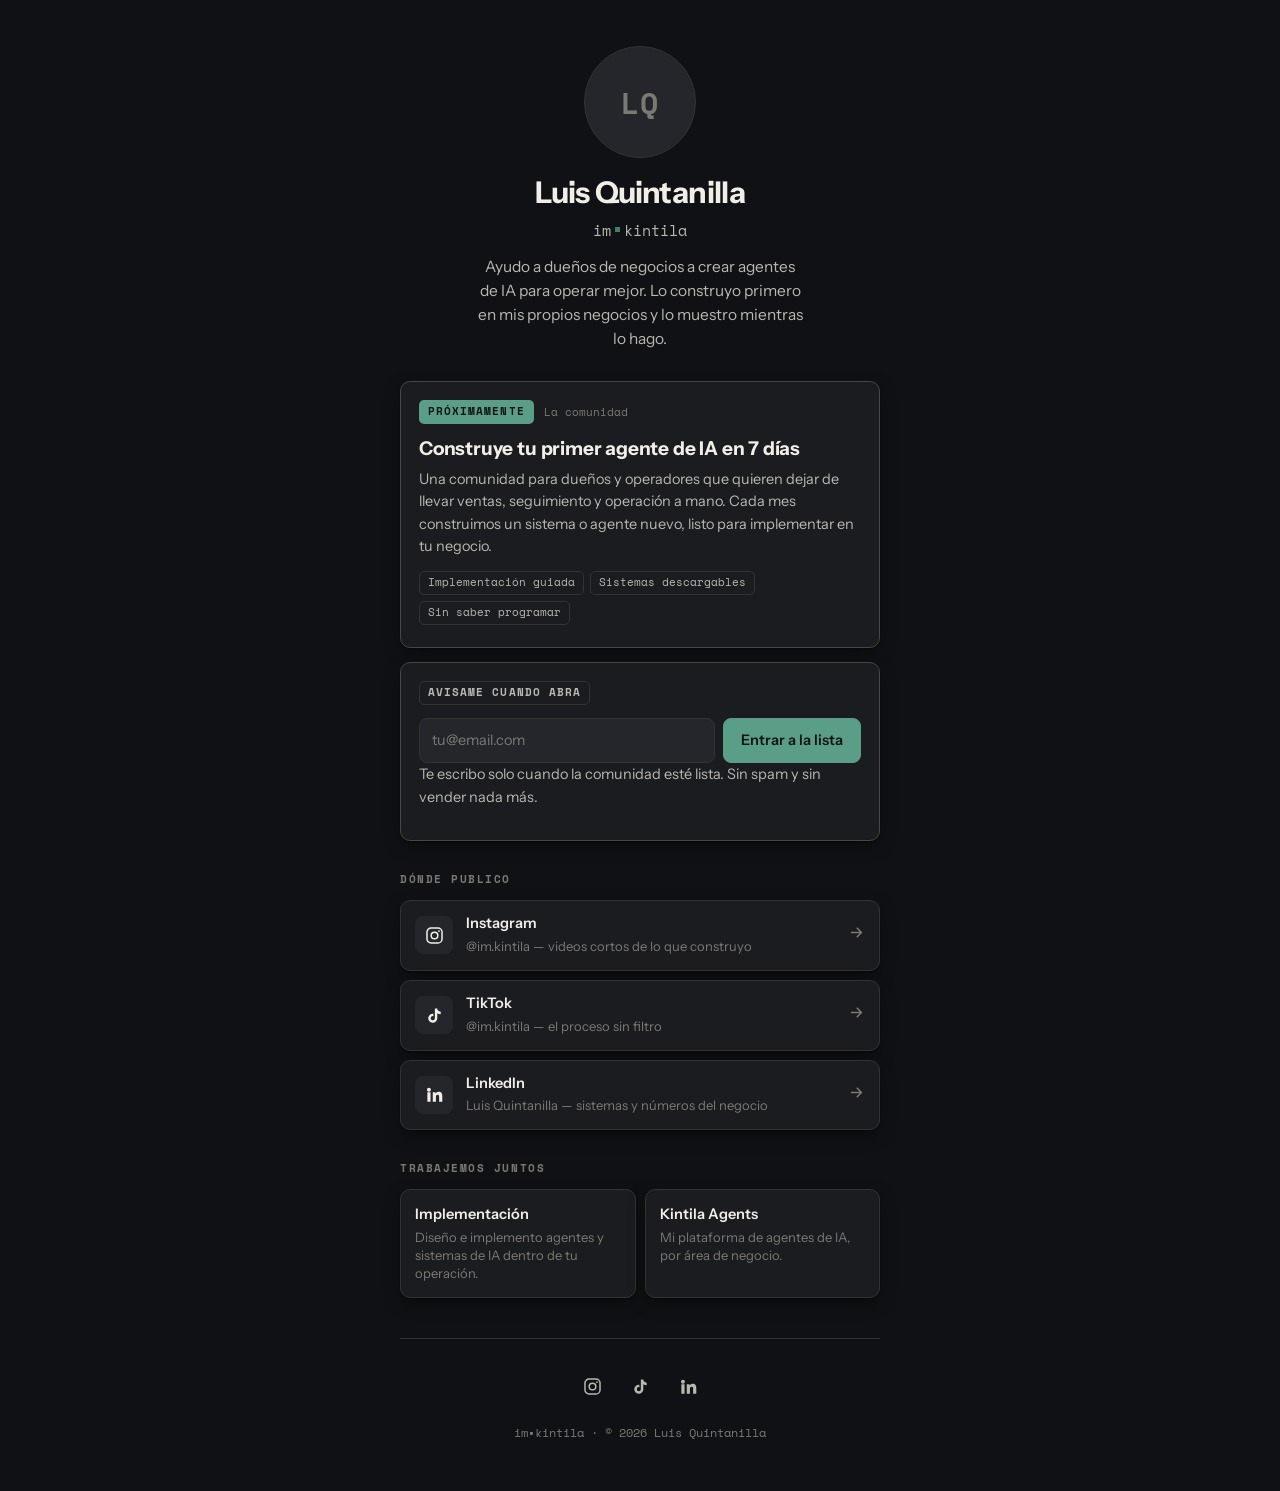
==== index.html @ 481dd41c "feat: publicar link hub imkintila" ====
<!doctype html>
<html lang="es" data-theme="dark">
<head>
<meta charset="utf-8">
<meta name="viewport" content="width=device-width, initial-scale=1">
<title>Luis Quintanilla — im▪kintila</title>
<meta name="description" content="Ayudo a dueños de negocios a crear agentes de IA para operar mejor. Lo construyo en mis propios negocios y lo muestro mientras lo hago.">
<link rel="canonical" href="https://imkintila.com/">
<meta name="theme-color" content="#101114">

<meta property="og:type" content="profile">
<meta property="og:title" content="Luis Quintanilla — im▪kintila">
<meta property="og:description" content="Ayudo a dueños de negocios a crear agentes de IA para operar mejor.">
<meta property="og:url" content="https://imkintila.com/">
<meta property="og:image" content="https://imkintila.com/og.png">
<meta property="og:locale" content="es_ES">
<meta name="twitter:card" content="summary_large_image">
<meta name="twitter:image" content="https://imkintila.com/og.png">

<link rel="icon" href="favicon.svg" type="image/svg+xml">
<link rel="apple-touch-icon" href="favicon.svg">
<link rel="preconnect" href="https://fonts.googleapis.com">
<link rel="preconnect" href="https://fonts.gstatic.com" crossorigin>
<link href="https://fonts.googleapis.com/css2?family=Instrument+Sans:wght@400;500;600;700&family=Space+Mono:wght@400;700&display=swap" rel="stylesheet">

<style>
/* ============================================================
   Kintila Agents — brandbook v1
   papel #F0EEE6 · carbón #141414 · acento #3F7D6C
   Regla: 90% neutro / 10% acento. El acento marca una cosa
   a la vez, nunca dos compitiendo.

   Tema: SIEMPRE oscuro (carbón). Se fija con data-theme="dark"
   en el <html>. Los tokens de papel quedan en el archivo por si
   algún día se quiere un conmutador, pero nadie los ve hoy: el
   tema no sigue la preferencia del sistema.
   ============================================================ */
:root{
  --bg:#eeece3; --surface:#fdfcf8; --raise:#e6e4da;
  --border:#e2e0d6; --border-lit:#c4c2b7;
  --fg:#141414; --muted:#4a4a45; --dim:#8a8880;
  --accent:#3f7d6c; --accent-2:#2f6152; --accent-fg:#f0eee6;
  --shadow:0 1px 2px rgba(20,20,20,.04),0 4px 12px -2px rgba(20,20,20,.06);
  --shadow-lg:0 2px 4px rgba(20,20,20,.04),0 12px 32px -8px rgba(20,20,20,.12);
  --radius:10px;
}
@media (prefers-color-scheme: dark){:root:not([data-theme="light"]){
  --bg:#101114; --surface:#1b1c20; --raise:#24262b;
  --border:#333; --border-lit:#464646;
  --fg:#f0eee6; --muted:#b8b8b0; --dim:#7a7a73;
  --accent:#5a9e88; --accent-2:#8fafa5; --accent-fg:#141414;
  --shadow:0 1px 2px rgba(0,0,0,.4),0 6px 20px -4px rgba(0,0,0,.45);
  --shadow-lg:0 2px 6px rgba(0,0,0,.45),0 16px 40px -8px rgba(0,0,0,.6);
}}
:root[data-theme="dark"]{
  --bg:#101114; --surface:#1b1c20; --raise:#24262b;
  --border:#333; --border-lit:#464646;
  --fg:#f0eee6; --muted:#b8b8b0; --dim:#7a7a73;
  --accent:#5a9e88; --accent-2:#8fafa5; --accent-fg:#141414;
  --shadow:0 1px 2px rgba(0,0,0,.4),0 6px 20px -4px rgba(0,0,0,.45);
  --shadow-lg:0 2px 6px rgba(0,0,0,.45),0 16px 40px -8px rgba(0,0,0,.6);
}

*,*::before,*::after{box-sizing:border-box}
html{-webkit-text-size-adjust:100%}
body{
  margin:0;background:var(--bg);color:var(--fg);
  font-family:"Instrument Sans",ui-sans-serif,system-ui,-apple-system,sans-serif;
  font-size:16px;line-height:1.5;
  -webkit-font-smoothing:antialiased;text-rendering:optimizeLegibility;
}
a{color:inherit;text-decoration:none}
.mono{font-family:"Space Mono",ui-monospace,monospace}

.wrap{max-width:520px;margin:0 auto;padding:0 20px 48px}

/* ---- firma gráfica: el cuadradito de acento ---- */
.sq{width:.35em;height:.35em;background:#3F7D6C;display:inline-block;flex:none}

/* ---------- header ---------- */
header{text-align:center;padding:46px 0 30px}
.avatar{
  width:112px;height:112px;border-radius:50%;margin:0 auto 18px;
  background:var(--raise);border:1px solid var(--border);
  display:flex;align-items:center;justify-content:center;overflow:hidden;
  position:relative;
}
.avatar::after{
  content:"";position:absolute;inset:0;border-radius:50%;
  border:2px solid var(--accent);opacity:.5;margin:-3px;
}
.avatar img{width:100%;height:100%;object-fit:cover;display:block}
.avatar .monogram{font-family:"Space Mono",monospace;font-size:30px;font-weight:700;color:var(--dim);letter-spacing:.02em}
h1{font-size:30px;line-height:1.15;font-weight:700;letter-spacing:-.02em;margin:0 0 7px}
.wordmark{
  display:inline-flex;align-items:center;gap:.28em;
  font-family:"Space Mono",monospace;font-size:15px;color:var(--muted);
  margin-bottom:14px;
}
.tagline{margin:0 auto;max-width:34ch;color:var(--muted);font-size:15.5px;line-height:1.55;text-wrap:pretty}

/* ---------- tarjetas ---------- */
.card{
  display:block;background:var(--surface);border:1px solid var(--border);
  border-radius:var(--radius);box-shadow:var(--shadow);
  transition:border-color .16s ease,box-shadow .16s ease,transform .16s ease;
}
a.card:hover,a.card:focus-visible{border-color:var(--border-lit);box-shadow:var(--shadow-lg);transform:translateY(-1px)}
a.card:focus-visible{outline:2px solid var(--accent);outline-offset:2px}
.feature{margin-bottom:14px;padding:18px;border-color:var(--border-lit)}
.feature-top{display:flex;align-items:center;gap:10px;margin-bottom:13px;flex-wrap:wrap}
.badge{
  font-family:"Space Mono",monospace;font-size:10.5px;font-weight:700;
  text-transform:uppercase;letter-spacing:.1em;
  color:var(--accent-fg);background:var(--accent);
  padding:4px 9px;border-radius:5px;
}
.badge-quiet{background:transparent;color:var(--muted);border:1px solid var(--border);padding:3px 8px}
.feature h2{margin:0 0 7px;font-size:19px;line-height:1.25;font-weight:700;letter-spacing:-.01em}
.feature p{margin:0 0 14px;color:var(--muted);font-size:14.5px;line-height:1.55;text-wrap:pretty}
.chips{display:flex;flex-wrap:wrap;gap:6px;margin-bottom:4px}
.chip{
  font-family:"Space Mono",monospace;font-size:10.5px;color:var(--muted);
  border:1px solid var(--border);border-radius:5px;padding:3px 8px;
}
section{margin-top:30px}
.label{
  font-family:"Space Mono",monospace;font-size:11px;font-weight:700;
  text-transform:uppercase;letter-spacing:.14em;color:var(--dim);
  margin-bottom:12px;
}

/* lista de redes */
.rows{display:flex;flex-direction:column;gap:9px}
.row{display:flex;align-items:center;gap:13px;padding:13px 14px}
.icon{
  width:38px;height:38px;flex:none;border-radius:8px;
  background:var(--raise);color:var(--fg);
  display:flex;align-items:center;justify-content:center;
}
.icon svg{width:19px;height:19px;display:block}
.row-body{flex:1;min-width:0}
.row-body b{display:block;font-size:14.5px;font-weight:600;line-height:1.3}
.row-body span{font-size:13px;color:var(--dim)}
.arrow{flex:none;color:var(--dim);transition:color .16s ease,transform .16s ease}
a.card:hover .arrow{color:var(--accent);transform:translateX(2px)}

/* dos columnas */
.grid2{display:grid;grid-template-columns:1fr 1fr;gap:9px}
.tile{padding:15px 14px}
.tile b{display:block;font-size:14.5px;font-weight:600;margin-bottom:4px;line-height:1.3}
.tile span{font-size:13px;color:var(--dim);line-height:1.4;display:block}

/* ---------- formulario de lista de espera ---------- */
form{display:flex;gap:8px;flex-wrap:wrap}
input[type=email]{
  flex:1;min-width:190px;font:inherit;font-size:14.5px;color:var(--fg);
  background:var(--raise);border:1px solid var(--border);border-radius:8px;
  padding:11px 12px;
}
input[type=email]::placeholder{color:var(--dim)}
input[type=email]:focus{outline:none;border-color:var(--accent);box-shadow:0 0 0 3px var(--ring, rgba(63,125,108,.28))}
button{
  font:inherit;font-size:14.5px;font-weight:600;cursor:pointer;
  color:var(--accent-fg);background:var(--accent);
  border:1px solid var(--accent);border-radius:8px;padding:11px 17px;
  transition:background .16s ease,border-color .16s ease;
}
button:hover{background:var(--accent-2);border-color:var(--accent-2)}
button:focus-visible{outline:2px solid var(--accent);outline-offset:2px}
.note{margin:11px 0 0;font-size:12.5px;color:var(--dim);line-height:1.5}

/* ---------- pie ---------- */
footer{margin-top:40px;padding-top:26px;border-top:1px solid var(--border);text-align:center}
.socials{display:flex;justify-content:center;gap:6px;margin-bottom:16px}
.socials a{
  width:42px;height:42px;border-radius:8px;display:flex;align-items:center;justify-content:center;
  color:var(--muted);transition:color .16s ease,background .16s ease;
}
.socials a:hover,.socials a:focus-visible{color:var(--fg);background:var(--raise)}
.socials svg{width:19px;height:19px;display:block}
.colophon{font-family:"Space Mono",monospace;font-size:11.5px;color:var(--dim);line-height:1.7}

@media (max-width:380px){
  h1{font-size:26px}
  .grid2{grid-template-columns:1fr}
}
@media (prefers-reduced-motion:reduce){
  *{transition:none!important;animation:none!important}
}
</style>
</head>
<body>
<div class="wrap">

  <header>
    <div class="avatar">
      <!-- Reemplazar por la foto real: <img src="luis.jpg" alt="Luis Quintanilla" width="112" height="112"> -->
      <span class="monogram" aria-hidden="true">LQ</span>
    </div>
    <h1>Luis Quintanilla</h1>
    <div class="wordmark"><span>im</span><span class="sq" aria-hidden="true"></span><span>kintila</span></div>
    <p class="tagline">Ayudo a dueños de negocios a crear agentes de IA para operar mejor. Lo construyo primero en mis propios negocios y lo muestro mientras lo hago.</p>
  </header>

  <main>

    <!-- Destino principal: la comunidad -->
    <a class="card feature" href="#lista-de-espera" id="comunidad">
      <div class="feature-top">
        <span class="badge">Próximamente</span>
        <span class="mono" style="font-size:11px;color:var(--dim)">La comunidad</span>
      </div>
      <h2>Construye tu primer agente de IA en 7 días</h2>
      <p>Una comunidad para dueños y operadores que quieren dejar de llevar ventas, seguimiento y operación a mano. Cada mes construimos un sistema o agente nuevo, listo para implementar en tu negocio.</p>
      <div class="chips">
        <span class="chip">Implementación guiada</span>
        <span class="chip">Sistemas descargables</span>
        <span class="chip">Sin saber programar</span>
      </div>
    </a>

    <!-- Lista de espera -->
    <div class="card feature" style="cursor:default">
      <div class="feature-top">
        <span class="badge badge-quiet">Avisame cuando abra</span>
      </div>
      <form id="lista-de-espera" action="#" method="post" novalidate>
        <input type="email" id="email" name="email" placeholder="tu@email.com" autocomplete="email" required aria-label="Tu email">
        <button type="submit">Entrar a la lista</button>
      </form>
      <p class="note" id="form-note">Te escribo solo cuando la comunidad esté lista. Sin spam y sin vender nada más.</p>
    </div>

    <!-- Redes -->
    <section>
      <div class="label">Dónde publico</div>
      <div class="rows">
        <a class="card row" href="https://www.instagram.com/im.kintila/" target="_blank" rel="me noopener">
          <span class="icon" aria-hidden="true"><svg viewBox="0 0 24 24" fill="none" stroke="currentColor" stroke-width="1.9" stroke-linecap="round" stroke-linejoin="round"><rect x="2.5" y="2.5" width="19" height="19" rx="5.2"/><circle cx="12" cy="12" r="4.2"/><circle cx="17.6" cy="6.4" r="1.15" fill="currentColor" stroke="none"/></svg></span>
          <span class="row-body"><b>Instagram</b><span>@im.kintila — videos cortos de lo que construyo</span></span>
          <span class="arrow" aria-hidden="true"><svg width="17" height="17" viewBox="0 0 24 24" fill="none" stroke="currentColor" stroke-width="2.2" stroke-linecap="round" stroke-linejoin="round"><path d="M5 12h13M13 6l6 6-6 6"/></svg></span>
        </a>
        <a class="card row" href="https://www.tiktok.com/@im.kintila" target="_blank" rel="me noopener">
          <span class="icon" aria-hidden="true"><svg viewBox="0 0 24 24" fill="currentColor"><path d="M16.6 5.82A4.28 4.28 0 0 1 15.54 3h-3.1v12.4a2.59 2.59 0 1 1-1.85-2.48V9.75a5.72 5.72 0 1 0 4.95 5.66V9.01a7.35 7.35 0 0 0 4.3 1.38V7.28a4.3 4.3 0 0 1-3.24-1.46Z"/></svg></span>
          <span class="row-body"><b>TikTok</b><span>@im.kintila — el proceso sin filtro</span></span>
          <span class="arrow" aria-hidden="true"><svg width="17" height="17" viewBox="0 0 24 24" fill="none" stroke="currentColor" stroke-width="2.2" stroke-linecap="round" stroke-linejoin="round"><path d="M5 12h13M13 6l6 6-6 6"/></svg></span>
        </a>
        <a class="card row" href="https://www.linkedin.com/in/luisquintanilla-entrepreneur" target="_blank" rel="me noopener">
          <span class="icon" aria-hidden="true"><svg viewBox="0 0 24 24" fill="currentColor"><path d="M4.98 3.5a2.5 2.5 0 1 1 0 5 2.5 2.5 0 0 1 0-5ZM3 9h4v12H3V9Zm6.5 0h3.8v1.64h.05a4.17 4.17 0 0 1 3.75-2.06c4 0 4.75 2.63 4.75 6.05V21h-4v-5.6c0-1.34-.03-3.06-1.87-3.06-1.87 0-2.16 1.46-2.16 2.96V21h-4V9Z"/></svg></span>
          <span class="row-body"><b>LinkedIn</b><span>Luis Quintanilla — sistemas y números del negocio</span></span>
          <span class="arrow" aria-hidden="true"><svg width="17" height="17" viewBox="0 0 24 24" fill="none" stroke="currentColor" stroke-width="2.2" stroke-linecap="round" stroke-linejoin="round"><path d="M5 12h13M13 6l6 6-6 6"/></svg></span>
        </a>
      </div>
    </section>

    <!-- Trabajemos -->
    <section>
      <div class="label">Trabajemos juntos</div>
      <div class="grid2">
        <a class="card tile" href="mailto:hola@imkintila.com?subject=Implementaci%C3%B3n%20de%20agentes%20de%20IA">
          <b>Implementación</b>
          <span>Diseño e implemento agentes y sistemas de IA dentro de tu operación.</span>
        </a>
        <a class="card tile" href="https://app.kintilaagents.com/" target="_blank" rel="noopener">
          <b>Kintila Agents</b>
          <span>Mi plataforma de agentes de IA, por área de negocio.</span>
        </a>
      </div>
    </section>

  </main>

  <footer>
    <div class="socials">
      <a href="https://www.instagram.com/im.kintila/" target="_blank" rel="me noopener" aria-label="Instagram"><svg viewBox="0 0 24 24" fill="none" stroke="currentColor" stroke-width="1.9" stroke-linecap="round" stroke-linejoin="round"><rect x="2.5" y="2.5" width="19" height="19" rx="5.2"/><circle cx="12" cy="12" r="4.2"/><circle cx="17.6" cy="6.4" r="1.15" fill="currentColor" stroke="none"/></svg></a>
      <a href="https://www.tiktok.com/@im.kintila" target="_blank" rel="me noopener" aria-label="TikTok"><svg viewBox="0 0 24 24" fill="currentColor"><path d="M16.6 5.82A4.28 4.28 0 0 1 15.54 3h-3.1v12.4a2.59 2.59 0 1 1-1.85-2.48V9.75a5.72 5.72 0 1 0 4.95 5.66V9.01a7.35 7.35 0 0 0 4.3 1.38V7.28a4.3 4.3 0 0 1-3.24-1.46Z"/></svg></a>
      <a href="https://www.linkedin.com/in/luisquintanilla-entrepreneur" target="_blank" rel="me noopener" aria-label="LinkedIn"><svg viewBox="0 0 24 24" fill="currentColor"><path d="M4.98 3.5a2.5 2.5 0 1 1 0 5 2.5 2.5 0 0 1 0-5ZM3 9h4v12H3V9Zm6.5 0h3.8v1.64h.05a4.17 4.17 0 0 1 3.75-2.06c4 0 4.75 2.63 4.75 6.05V21h-4v-5.6c0-1.34-.03-3.06-1.87-3.06-1.87 0-2.16 1.46-2.16 2.96V21h-4V9Z"/></svg></a>
    </div>
    <div class="colophon">
      <span class="mono">im▪kintila</span> · © <span id="year">2026</span> Luis Quintanilla
    </div>
  </footer>

</div>

<script>
// Año del pie
document.getElementById('year').textContent = new Date().getFullYear();

// Lista de espera.
// La página es estática, así que no hay servidor que reciba el formulario.
// Mientras no exista un destino real (Skool, Formspree, Tally…), el envío
// abre el correo con el mensaje ya escrito — funciona hoy y no promete nada
// que no exista. Para conectarlo: poner la URL en WAITLIST_ENDPOINT y el
// formulario pasará a hacer POST a ese endpoint.
const WAITLIST_ENDPOINT = '';
const CONTACT = 'hola@imkintila.com';

document.querySelector('form').addEventListener('submit', function (e) {
  e.preventDefault();
  const input = document.getElementById('email');
  const note = document.getElementById('form-note');
  const email = input.value.trim();

  if (!/^[^\s@]+@[^\s@]+\.[^\s@]{2,}$/.test(email)) {
    note.textContent = 'Revisá el correo — parece que falta algo.';
    note.style.color = 'var(--bad, #b5524a)';
    input.focus();
    return;
  }

  if (WAITLIST_ENDPOINT) {
    fetch(WAITLIST_ENDPOINT, {
      method: 'POST',
      headers: { 'Content-Type': 'application/json' },
      body: JSON.stringify({ email: email })
    })
      .then(function (r) { if (!r.ok) throw new Error(); return r; })
      .then(function () {
        note.textContent = 'Listo. Te aviso cuando la comunidad abra.';
        note.style.color = 'var(--accent)';
        input.value = '';
      })
      .catch(function () {
        note.textContent = 'No se pudo enviar. Escribime a ' + CONTACT + '.';
        note.style.color = 'var(--bad, #b5524a)';
      });
    return;
  }

  const asunto = 'Lista de espera — comunidad';
  const cuerpo = 'Quiero entrar a la lista de espera de la comunidad.\n\nEmail: ' + email;
  window.location.href = 'mailto:' + CONTACT +
    '?subject=' + encodeURIComponent(asunto) +
    '&body=' + encodeURIComponent(cuerpo);
  note.textContent = 'Se abrió tu correo con el mensaje listo para enviar.';
  note.style.color = 'var(--accent)';
});
</script>
</body>
</html>
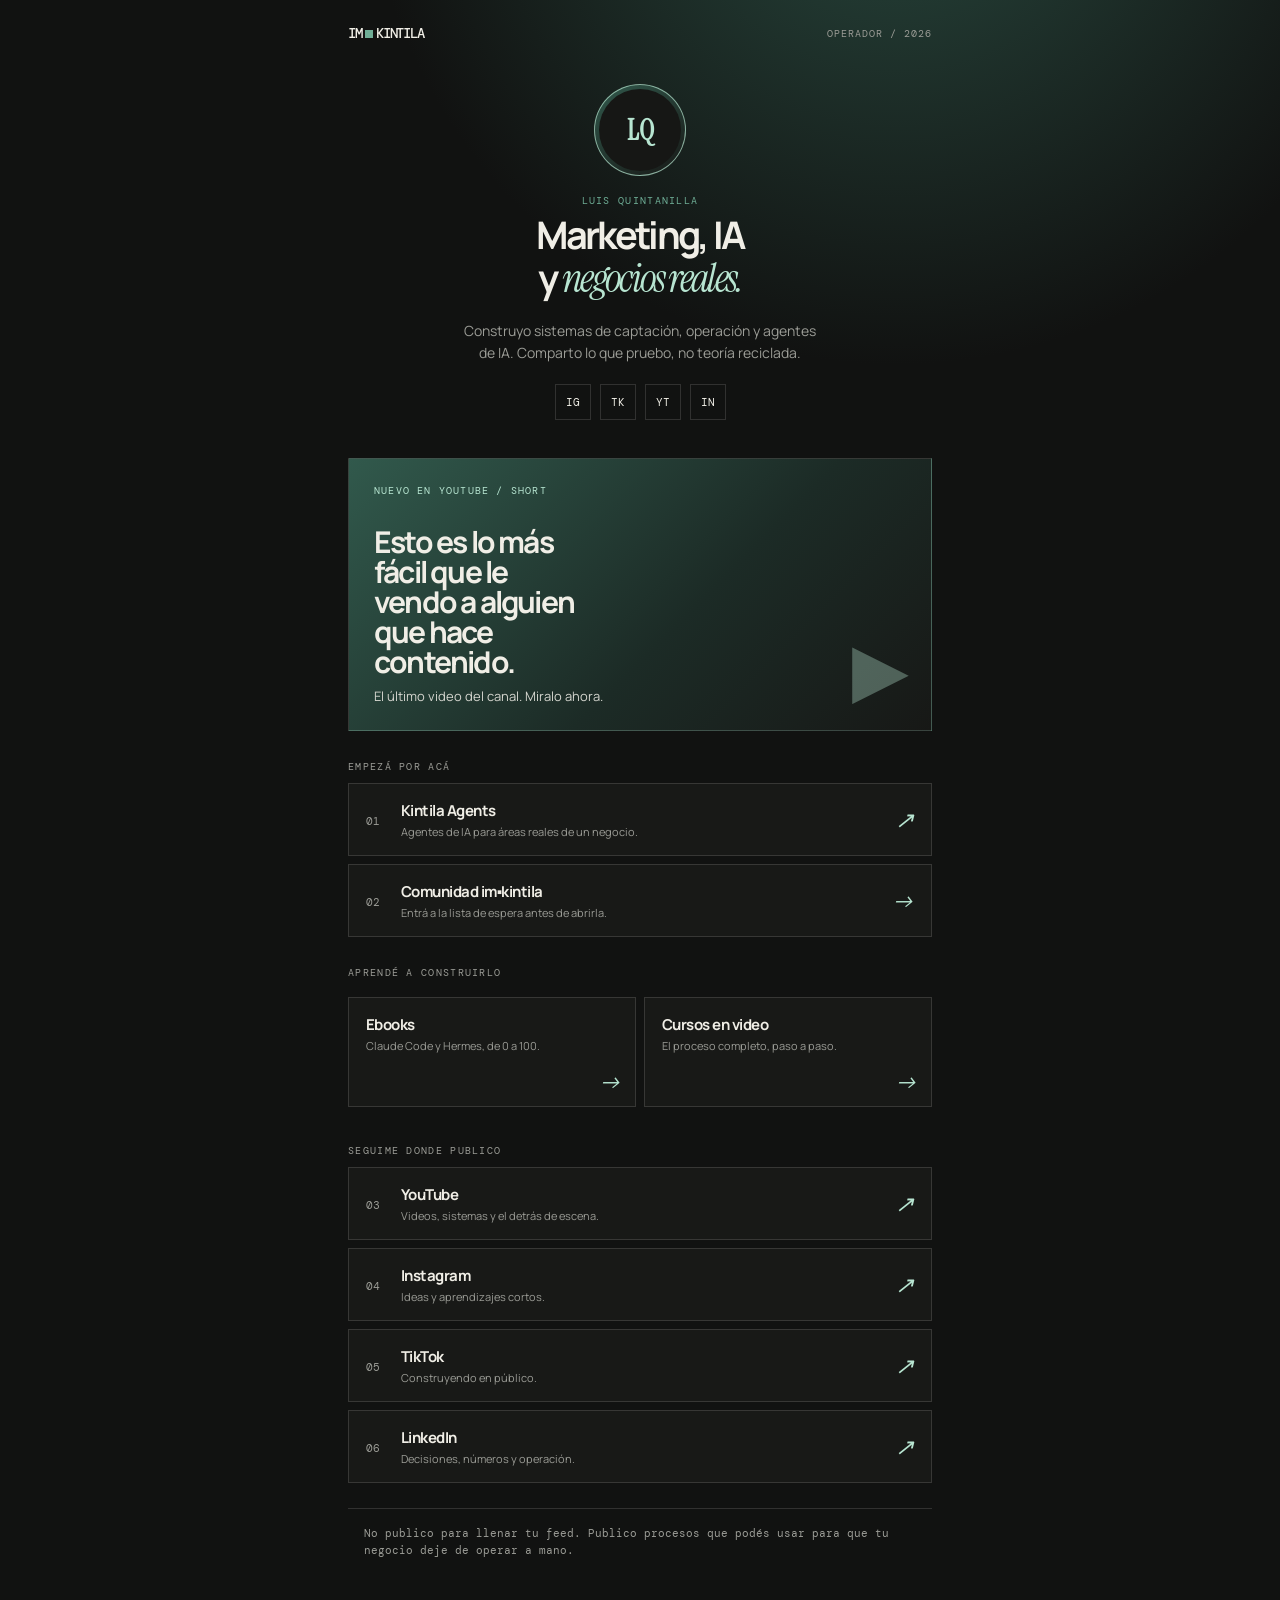
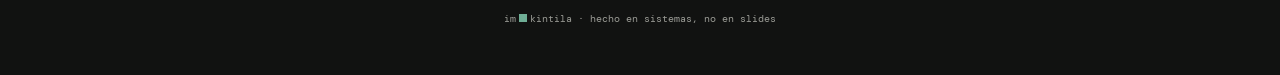
==== commit 9eabb1c0: "feat: crear hub de enlaces y recursos" ====
--- a/index.html
+++ b/index.html
@@ -1,342 +1 @@
-<!doctype html>
-<html lang="es" data-theme="dark">
-<head>
-<meta charset="utf-8">
-<meta name="viewport" content="width=device-width, initial-scale=1">
-<title>Luis Quintanilla — im▪kintila</title>
-<meta name="description" content="Ayudo a dueños de negocios a crear agentes de IA para operar mejor. Lo construyo en mis propios negocios y lo muestro mientras lo hago.">
-<link rel="canonical" href="https://imkintila.com/">
-<meta name="theme-color" content="#101114">
-
-<meta property="og:type" content="profile">
-<meta property="og:title" content="Luis Quintanilla — im▪kintila">
-<meta property="og:description" content="Ayudo a dueños de negocios a crear agentes de IA para operar mejor.">
-<meta property="og:url" content="https://imkintila.com/">
-<meta property="og:image" content="https://imkintila.com/og.png">
-<meta property="og:locale" content="es_ES">
-<meta name="twitter:card" content="summary_large_image">
-<meta name="twitter:image" content="https://imkintila.com/og.png">
-
-<link rel="icon" href="favicon.svg" type="image/svg+xml">
-<link rel="apple-touch-icon" href="favicon.svg">
-<link rel="preconnect" href="https://fonts.googleapis.com">
-<link rel="preconnect" href="https://fonts.gstatic.com" crossorigin>
-<link href="https://fonts.googleapis.com/css2?family=Instrument+Sans:wght@400;500;600;700&family=Space+Mono:wght@400;700&display=swap" rel="stylesheet">
-
-<style>
-/* ============================================================
-   Kintila Agents — brandbook v1
-   papel #F0EEE6 · carbón #141414 · acento #3F7D6C
-   Regla: 90% neutro / 10% acento. El acento marca una cosa
-   a la vez, nunca dos compitiendo.
-
-   Tema: SIEMPRE oscuro (carbón). Se fija con data-theme="dark"
-   en el <html>. Los tokens de papel quedan en el archivo por si
-   algún día se quiere un conmutador, pero nadie los ve hoy: el
-   tema no sigue la preferencia del sistema.
-   ============================================================ */
-:root{
-  --bg:#eeece3; --surface:#fdfcf8; --raise:#e6e4da;
-  --border:#e2e0d6; --border-lit:#c4c2b7;
-  --fg:#141414; --muted:#4a4a45; --dim:#8a8880;
-  --accent:#3f7d6c; --accent-2:#2f6152; --accent-fg:#f0eee6;
-  --shadow:0 1px 2px rgba(20,20,20,.04),0 4px 12px -2px rgba(20,20,20,.06);
-  --shadow-lg:0 2px 4px rgba(20,20,20,.04),0 12px 32px -8px rgba(20,20,20,.12);
-  --radius:10px;
-}
-@media (prefers-color-scheme: dark){:root:not([data-theme="light"]){
-  --bg:#101114; --surface:#1b1c20; --raise:#24262b;
-  --border:#333; --border-lit:#464646;
-  --fg:#f0eee6; --muted:#b8b8b0; --dim:#7a7a73;
-  --accent:#5a9e88; --accent-2:#8fafa5; --accent-fg:#141414;
-  --shadow:0 1px 2px rgba(0,0,0,.4),0 6px 20px -4px rgba(0,0,0,.45);
-  --shadow-lg:0 2px 6px rgba(0,0,0,.45),0 16px 40px -8px rgba(0,0,0,.6);
-}}
-:root[data-theme="dark"]{
-  --bg:#101114; --surface:#1b1c20; --raise:#24262b;
-  --border:#333; --border-lit:#464646;
-  --fg:#f0eee6; --muted:#b8b8b0; --dim:#7a7a73;
-  --accent:#5a9e88; --accent-2:#8fafa5; --accent-fg:#141414;
-  --shadow:0 1px 2px rgba(0,0,0,.4),0 6px 20px -4px rgba(0,0,0,.45);
-  --shadow-lg:0 2px 6px rgba(0,0,0,.45),0 16px 40px -8px rgba(0,0,0,.6);
-}
-
-*,*::before,*::after{box-sizing:border-box}
-html{-webkit-text-size-adjust:100%}
-body{
-  margin:0;background:var(--bg);color:var(--fg);
-  font-family:"Instrument Sans",ui-sans-serif,system-ui,-apple-system,sans-serif;
-  font-size:16px;line-height:1.5;
-  -webkit-font-smoothing:antialiased;text-rendering:optimizeLegibility;
-}
-a{color:inherit;text-decoration:none}
-.mono{font-family:"Space Mono",ui-monospace,monospace}
-
-.wrap{max-width:520px;margin:0 auto;padding:0 20px 48px}
-
-/* ---- firma gráfica: el cuadradito de acento ---- */
-.sq{width:.35em;height:.35em;background:#3F7D6C;display:inline-block;flex:none}
-
-/* ---------- header ---------- */
-header{text-align:center;padding:46px 0 30px}
-.avatar{
-  width:112px;height:112px;border-radius:50%;margin:0 auto 18px;
-  background:var(--raise);border:1px solid var(--border);
-  display:flex;align-items:center;justify-content:center;overflow:hidden;
-  position:relative;
-}
-.avatar::after{
-  content:"";position:absolute;inset:0;border-radius:50%;
-  border:2px solid var(--accent);opacity:.5;margin:-3px;
-}
-.avatar img{width:100%;height:100%;object-fit:cover;display:block}
-.avatar .monogram{font-family:"Space Mono",monospace;font-size:30px;font-weight:700;color:var(--dim);letter-spacing:.02em}
-h1{font-size:30px;line-height:1.15;font-weight:700;letter-spacing:-.02em;margin:0 0 7px}
-.wordmark{
-  display:inline-flex;align-items:center;gap:.28em;
-  font-family:"Space Mono",monospace;font-size:15px;color:var(--muted);
-  margin-bottom:14px;
-}
-.tagline{margin:0 auto;max-width:34ch;color:var(--muted);font-size:15.5px;line-height:1.55;text-wrap:pretty}
-
-/* ---------- tarjetas ---------- */
-.card{
-  display:block;background:var(--surface);border:1px solid var(--border);
-  border-radius:var(--radius);box-shadow:var(--shadow);
-  transition:border-color .16s ease,box-shadow .16s ease,transform .16s ease;
-}
-a.card:hover,a.card:focus-visible{border-color:var(--border-lit);box-shadow:var(--shadow-lg);transform:translateY(-1px)}
-a.card:focus-visible{outline:2px solid var(--accent);outline-offset:2px}
-.feature{margin-bottom:14px;padding:18px;border-color:var(--border-lit)}
-.feature-top{display:flex;align-items:center;gap:10px;margin-bottom:13px;flex-wrap:wrap}
-.badge{
-  font-family:"Space Mono",monospace;font-size:10.5px;font-weight:700;
-  text-transform:uppercase;letter-spacing:.1em;
-  color:var(--accent-fg);background:var(--accent);
-  padding:4px 9px;border-radius:5px;
-}
-.badge-quiet{background:transparent;color:var(--muted);border:1px solid var(--border);padding:3px 8px}
-.feature h2{margin:0 0 7px;font-size:19px;line-height:1.25;font-weight:700;letter-spacing:-.01em}
-.feature p{margin:0 0 14px;color:var(--muted);font-size:14.5px;line-height:1.55;text-wrap:pretty}
-.chips{display:flex;flex-wrap:wrap;gap:6px;margin-bottom:4px}
-.chip{
-  font-family:"Space Mono",monospace;font-size:10.5px;color:var(--muted);
-  border:1px solid var(--border);border-radius:5px;padding:3px 8px;
-}
-section{margin-top:30px}
-.label{
-  font-family:"Space Mono",monospace;font-size:11px;font-weight:700;
-  text-transform:uppercase;letter-spacing:.14em;color:var(--dim);
-  margin-bottom:12px;
-}
-
-/* lista de redes */
-.rows{display:flex;flex-direction:column;gap:9px}
-.row{display:flex;align-items:center;gap:13px;padding:13px 14px}
-.icon{
-  width:38px;height:38px;flex:none;border-radius:8px;
-  background:var(--raise);color:var(--fg);
-  display:flex;align-items:center;justify-content:center;
-}
-.icon svg{width:19px;height:19px;display:block}
-.row-body{flex:1;min-width:0}
-.row-body b{display:block;font-size:14.5px;font-weight:600;line-height:1.3}
-.row-body span{font-size:13px;color:var(--dim)}
-.arrow{flex:none;color:var(--dim);transition:color .16s ease,transform .16s ease}
-a.card:hover .arrow{color:var(--accent);transform:translateX(2px)}
-
-/* dos columnas */
-.grid2{display:grid;grid-template-columns:1fr 1fr;gap:9px}
-.tile{padding:15px 14px}
-.tile b{display:block;font-size:14.5px;font-weight:600;margin-bottom:4px;line-height:1.3}
-.tile span{font-size:13px;color:var(--dim);line-height:1.4;display:block}
-
-/* ---------- formulario de lista de espera ---------- */
-form{display:flex;gap:8px;flex-wrap:wrap}
-input[type=email]{
-  flex:1;min-width:190px;font:inherit;font-size:14.5px;color:var(--fg);
-  background:var(--raise);border:1px solid var(--border);border-radius:8px;
-  padding:11px 12px;
-}
-input[type=email]::placeholder{color:var(--dim)}
-input[type=email]:focus{outline:none;border-color:var(--accent);box-shadow:0 0 0 3px var(--ring, rgba(63,125,108,.28))}
-button{
-  font:inherit;font-size:14.5px;font-weight:600;cursor:pointer;
-  color:var(--accent-fg);background:var(--accent);
-  border:1px solid var(--accent);border-radius:8px;padding:11px 17px;
-  transition:background .16s ease,border-color .16s ease;
-}
-button:hover{background:var(--accent-2);border-color:var(--accent-2)}
-button:focus-visible{outline:2px solid var(--accent);outline-offset:2px}
-.note{margin:11px 0 0;font-size:12.5px;color:var(--dim);line-height:1.5}
-
-/* ---------- pie ---------- */
-footer{margin-top:40px;padding-top:26px;border-top:1px solid var(--border);text-align:center}
-.socials{display:flex;justify-content:center;gap:6px;margin-bottom:16px}
-.socials a{
-  width:42px;height:42px;border-radius:8px;display:flex;align-items:center;justify-content:center;
-  color:var(--muted);transition:color .16s ease,background .16s ease;
-}
-.socials a:hover,.socials a:focus-visible{color:var(--fg);background:var(--raise)}
-.socials svg{width:19px;height:19px;display:block}
-.colophon{font-family:"Space Mono",monospace;font-size:11.5px;color:var(--dim);line-height:1.7}
-
-@media (max-width:380px){
-  h1{font-size:26px}
-  .grid2{grid-template-columns:1fr}
-}
-@media (prefers-reduced-motion:reduce){
-  *{transition:none!important;animation:none!important}
-}
-</style>
-</head>
-<body>
-<div class="wrap">
-
-  <header>
-    <div class="avatar">
-      <!-- Reemplazar por la foto real: <img src="luis.jpg" alt="Luis Quintanilla" width="112" height="112"> -->
-      <span class="monogram" aria-hidden="true">LQ</span>
-    </div>
-    <h1>Luis Quintanilla</h1>
-    <div class="wordmark"><span>im</span><span class="sq" aria-hidden="true"></span><span>kintila</span></div>
-    <p class="tagline">Ayudo a dueños de negocios a crear agentes de IA para operar mejor. Lo construyo primero en mis propios negocios y lo muestro mientras lo hago.</p>
-  </header>
-
-  <main>
-
-    <!-- Destino principal: la comunidad -->
-    <a class="card feature" href="#lista-de-espera" id="comunidad">
-      <div class="feature-top">
-        <span class="badge">Próximamente</span>
-        <span class="mono" style="font-size:11px;color:var(--dim)">La comunidad</span>
-      </div>
-      <h2>Construye tu primer agente de IA en 7 días</h2>
-      <p>Una comunidad para dueños y operadores que quieren dejar de llevar ventas, seguimiento y operación a mano. Cada mes construimos un sistema o agente nuevo, listo para implementar en tu negocio.</p>
-      <div class="chips">
-        <span class="chip">Implementación guiada</span>
-        <span class="chip">Sistemas descargables</span>
-        <span class="chip">Sin saber programar</span>
-      </div>
-    </a>
-
-    <!-- Lista de espera -->
-    <div class="card feature" style="cursor:default">
-      <div class="feature-top">
-        <span class="badge badge-quiet">Avisame cuando abra</span>
-      </div>
-      <form id="lista-de-espera" action="#" method="post" novalidate>
-        <input type="email" id="email" name="email" placeholder="tu@email.com" autocomplete="email" required aria-label="Tu email">
-        <button type="submit">Entrar a la lista</button>
-      </form>
-      <p class="note" id="form-note">Te escribo solo cuando la comunidad esté lista. Sin spam y sin vender nada más.</p>
-    </div>
-
-    <!-- Redes -->
-    <section>
-      <div class="label">Dónde publico</div>
-      <div class="rows">
-        <a class="card row" href="https://www.instagram.com/im.kintila/" target="_blank" rel="me noopener">
-          <span class="icon" aria-hidden="true"><svg viewBox="0 0 24 24" fill="none" stroke="currentColor" stroke-width="1.9" stroke-linecap="round" stroke-linejoin="round"><rect x="2.5" y="2.5" width="19" height="19" rx="5.2"/><circle cx="12" cy="12" r="4.2"/><circle cx="17.6" cy="6.4" r="1.15" fill="currentColor" stroke="none"/></svg></span>
-          <span class="row-body"><b>Instagram</b><span>@im.kintila — videos cortos de lo que construyo</span></span>
-          <span class="arrow" aria-hidden="true"><svg width="17" height="17" viewBox="0 0 24 24" fill="none" stroke="currentColor" stroke-width="2.2" stroke-linecap="round" stroke-linejoin="round"><path d="M5 12h13M13 6l6 6-6 6"/></svg></span>
-        </a>
-        <a class="card row" href="https://www.tiktok.com/@im.kintila" target="_blank" rel="me noopener">
-          <span class="icon" aria-hidden="true"><svg viewBox="0 0 24 24" fill="currentColor"><path d="M16.6 5.82A4.28 4.28 0 0 1 15.54 3h-3.1v12.4a2.59 2.59 0 1 1-1.85-2.48V9.75a5.72 5.72 0 1 0 4.95 5.66V9.01a7.35 7.35 0 0 0 4.3 1.38V7.28a4.3 4.3 0 0 1-3.24-1.46Z"/></svg></span>
-          <span class="row-body"><b>TikTok</b><span>@im.kintila — el proceso sin filtro</span></span>
-          <span class="arrow" aria-hidden="true"><svg width="17" height="17" viewBox="0 0 24 24" fill="none" stroke="currentColor" stroke-width="2.2" stroke-linecap="round" stroke-linejoin="round"><path d="M5 12h13M13 6l6 6-6 6"/></svg></span>
-        </a>
-        <a class="card row" href="https://www.linkedin.com/in/luisquintanilla-entrepreneur" target="_blank" rel="me noopener">
-          <span class="icon" aria-hidden="true"><svg viewBox="0 0 24 24" fill="currentColor"><path d="M4.98 3.5a2.5 2.5 0 1 1 0 5 2.5 2.5 0 0 1 0-5ZM3 9h4v12H3V9Zm6.5 0h3.8v1.64h.05a4.17 4.17 0 0 1 3.75-2.06c4 0 4.75 2.63 4.75 6.05V21h-4v-5.6c0-1.34-.03-3.06-1.87-3.06-1.87 0-2.16 1.46-2.16 2.96V21h-4V9Z"/></svg></span>
-          <span class="row-body"><b>LinkedIn</b><span>Luis Quintanilla — sistemas y números del negocio</span></span>
-          <span class="arrow" aria-hidden="true"><svg width="17" height="17" viewBox="0 0 24 24" fill="none" stroke="currentColor" stroke-width="2.2" stroke-linecap="round" stroke-linejoin="round"><path d="M5 12h13M13 6l6 6-6 6"/></svg></span>
-        </a>
-      </div>
-    </section>
-
-    <!-- Trabajemos -->
-    <section>
-      <div class="label">Trabajemos juntos</div>
-      <div class="grid2">
-        <a class="card tile" href="mailto:hola@imkintila.com?subject=Implementaci%C3%B3n%20de%20agentes%20de%20IA">
-          <b>Implementación</b>
-          <span>Diseño e implemento agentes y sistemas de IA dentro de tu operación.</span>
-        </a>
-        <a class="card tile" href="https://app.kintilaagents.com/" target="_blank" rel="noopener">
-          <b>Kintila Agents</b>
-          <span>Mi plataforma de agentes de IA, por área de negocio.</span>
-        </a>
-      </div>
-    </section>
-
-  </main>
-
-  <footer>
-    <div class="socials">
-      <a href="https://www.instagram.com/im.kintila/" target="_blank" rel="me noopener" aria-label="Instagram"><svg viewBox="0 0 24 24" fill="none" stroke="currentColor" stroke-width="1.9" stroke-linecap="round" stroke-linejoin="round"><rect x="2.5" y="2.5" width="19" height="19" rx="5.2"/><circle cx="12" cy="12" r="4.2"/><circle cx="17.6" cy="6.4" r="1.15" fill="currentColor" stroke="none"/></svg></a>
-      <a href="https://www.tiktok.com/@im.kintila" target="_blank" rel="me noopener" aria-label="TikTok"><svg viewBox="0 0 24 24" fill="currentColor"><path d="M16.6 5.82A4.28 4.28 0 0 1 15.54 3h-3.1v12.4a2.59 2.59 0 1 1-1.85-2.48V9.75a5.72 5.72 0 1 0 4.95 5.66V9.01a7.35 7.35 0 0 0 4.3 1.38V7.28a4.3 4.3 0 0 1-3.24-1.46Z"/></svg></a>
-      <a href="https://www.linkedin.com/in/luisquintanilla-entrepreneur" target="_blank" rel="me noopener" aria-label="LinkedIn"><svg viewBox="0 0 24 24" fill="currentColor"><path d="M4.98 3.5a2.5 2.5 0 1 1 0 5 2.5 2.5 0 0 1 0-5ZM3 9h4v12H3V9Zm6.5 0h3.8v1.64h.05a4.17 4.17 0 0 1 3.75-2.06c4 0 4.75 2.63 4.75 6.05V21h-4v-5.6c0-1.34-.03-3.06-1.87-3.06-1.87 0-2.16 1.46-2.16 2.96V21h-4V9Z"/></svg></a>
-    </div>
-    <div class="colophon">
-      <span class="mono">im▪kintila</span> · © <span id="year">2026</span> Luis Quintanilla
-    </div>
-  </footer>
-
-</div>
-
-<script>
-// Año del pie
-document.getElementById('year').textContent = new Date().getFullYear();
-
-// Lista de espera.
-// La página es estática, así que no hay servidor que reciba el formulario.
-// Mientras no exista un destino real (Skool, Formspree, Tally…), el envío
-// abre el correo con el mensaje ya escrito — funciona hoy y no promete nada
-// que no exista. Para conectarlo: poner la URL en WAITLIST_ENDPOINT y el
-// formulario pasará a hacer POST a ese endpoint.
-const WAITLIST_ENDPOINT = '';
-const CONTACT = 'hola@imkintila.com';
-
-document.querySelector('form').addEventListener('submit', function (e) {
-  e.preventDefault();
-  const input = document.getElementById('email');
-  const note = document.getElementById('form-note');
-  const email = input.value.trim();
-
-  if (!/^[^\s@]+@[^\s@]+\.[^\s@]{2,}$/.test(email)) {
-    note.textContent = 'Revisá el correo — parece que falta algo.';
-    note.style.color = 'var(--bad, #b5524a)';
-    input.focus();
-    return;
-  }
-
-  if (WAITLIST_ENDPOINT) {
-    fetch(WAITLIST_ENDPOINT, {
-      method: 'POST',
-      headers: { 'Content-Type': 'application/json' },
-      body: JSON.stringify({ email: email })
-    })
-      .then(function (r) { if (!r.ok) throw new Error(); return r; })
-      .then(function () {
-        note.textContent = 'Listo. Te aviso cuando la comunidad abra.';
-        note.style.color = 'var(--accent)';
-        input.value = '';
-      })
-      .catch(function () {
-        note.textContent = 'No se pudo enviar. Escribime a ' + CONTACT + '.';
-        note.style.color = 'var(--bad, #b5524a)';
-      });
-    return;
-  }
-
-  const asunto = 'Lista de espera — comunidad';
-  const cuerpo = 'Quiero entrar a la lista de espera de la comunidad.\n\nEmail: ' + email;
-  window.location.href = 'mailto:' + CONTACT +
-    '?subject=' + encodeURIComponent(asunto) +
-    '&body=' + encodeURIComponent(cuerpo);
-  note.textContent = 'Se abrió tu correo con el mensaje listo para enviar.';
-  note.style.color = 'var(--accent)';
-});
-</script>
-</body>
-</html>+<!doctype html><html lang="es"><head><meta charset="utf-8"><meta name="viewport" content="width=device-width,initial-scale=1"><meta name="theme-color" content="#111211"><title>Luis Quintanilla — im▪kintila</title><meta name="description" content="Links, recursos y sistemas de Luis Quintanilla."><link rel="stylesheet" href="hub.css"></head><body><div class="shell"><header class="top"><a class="brand" href="/">im<span class="sq"></span>kintila</a><span>operador / 2026</span></header><section class="profile"><div class="avatar" aria-label="Luis Quintanilla"><div>LQ</div></div><div class="eyebrow">Luis Quintanilla</div><h1>Marketing, IA<br>y <em>negocios reales.</em></h1><p>Construyo sistemas de captación, operación y agentes de IA. Comparto lo que pruebo, no teoría reciclada.</p><nav class="socials" aria-label="Redes"><a href="https://www.instagram.com/im.kintila/" target="_blank" rel="noopener" aria-label="Instagram">IG</a><a href="https://www.tiktok.com/@im.kintila" target="_blank" rel="noopener" aria-label="TikTok">TK</a><a href="https://youtube.com/@luisfquintanilla" target="_blank" rel="noopener" aria-label="YouTube">YT</a><a href="https://www.linkedin.com/in/luisquintanilla-entrepreneur" target="_blank" rel="noopener" aria-label="LinkedIn">IN</a></nav></section><a class="feature" href="https://www.youtube.com/shorts/_SrA0L9k7Vo" target="_blank" rel="noopener"><div class="tag">Nuevo en YouTube / Short</div><h2>Esto es lo más fácil que le vendo a alguien que hace contenido.</h2><p>El último video del canal. Miralo ahora.</p></a><div class="section">Empezá por acá</div><a class="link" href="https://app.kintilaagents.com/" target="_blank" rel="noopener"><span class="num">01</span><main><b>Kintila Agents</b><span>Agentes de IA para áreas reales de un negocio.</span></main><i class="arr">↗</i></a><a class="link" href="comunidad.html"><span class="num">02</span><main><b>Comunidad im▪kintila</b><span>Entrá a la lista de espera antes de abrirla.</span></main><i class="arr">→</i></a><div class="section">Aprendé a construirlo</div><div class="two"><a class="link" href="ebooks.html"><main><b>Ebooks</b><span>Claude Code y Hermes, de 0 a 100.</span></main><i class="arr">→</i></a><a class="link" href="cursos.html"><main><b>Cursos en video</b><span>El proceso completo, paso a paso.</span></main><i class="arr">→</i></a></div><div class="section">Seguime donde publico</div><a class="link" href="https://youtube.com/@luisfquintanilla" target="_blank" rel="noopener"><span class="num">03</span><main><b>YouTube</b><span>Videos, sistemas y el detrás de escena.</span></main><i class="arr">↗</i></a><a class="link" href="https://www.instagram.com/im.kintila/" target="_blank" rel="noopener"><span class="num">04</span><main><b>Instagram</b><span>Ideas y aprendizajes cortos.</span></main><i class="arr">↗</i></a><a class="link" href="https://www.tiktok.com/@im.kintila" target="_blank" rel="noopener"><span class="num">05</span><main><b>TikTok</b><span>Construyendo en público.</span></main><i class="arr">↗</i></a><a class="link" href="https://www.linkedin.com/in/luisquintanilla-entrepreneur" target="_blank" rel="noopener"><span class="num">06</span><main><b>LinkedIn</b><span>Decisiones, números y operación.</span></main><i class="arr">↗</i></a><p class="note">No publico para llenar tu feed. Publico procesos que podés usar para que tu negocio deje de operar a mano.</p><footer>im<span class="sq"></span>kintila · hecho en sistemas, no en slides</footer></div></body></html>
--- a/hub.css
+++ b/hub.css
@@ -0,0 +1,2 @@
+@import url('https://fonts.googleapis.com/css2?family=DM+Mono:wght@400;500&family=Instrument+Serif:ital@0;1&family=Manrope:wght@400;500;600;700;800&display=swap');
+:root{--bg:#111211;--paper:#f0eee6;--green:#6fae96;--lime:#b7e5d1;--muted:#9b9c96;--line:rgba(240,238,230,.14);--card:#1a1b19}*{box-sizing:border-box}html{background:var(--bg)}body{margin:0;background:radial-gradient(circle at 70% -10%,#28483e 0,transparent 26%),var(--bg);color:var(--paper);font-family:Manrope,Arial,sans-serif;-webkit-font-smoothing:antialiased}.shell{width:min(100%,620px);margin:auto;padding:24px 18px 50px}.top{display:flex;justify-content:space-between;align-items:center;color:var(--muted);font:10px 'DM Mono',monospace;letter-spacing:.1em;text-transform:uppercase}.brand{color:var(--paper);font:500 14px 'DM Mono',monospace;letter-spacing:-.08em}.sq{display:inline-block;width:8px;height:8px;background:var(--green);margin:0 3px}.profile{text-align:center;padding:42px 8px 28px}.avatar{width:92px;height:92px;margin:auto;border-radius:50%;border:1px solid rgba(183,229,209,.7);padding:4px;background:linear-gradient(145deg,#31594c,#171816)}.avatar div{height:100%;border-radius:50%;display:grid;place-items:center;background:#161715;color:var(--lime);font:700 28px 'Instrument Serif',serif}.eyebrow{font:10px 'DM Mono',monospace;letter-spacing:.13em;color:var(--green);text-transform:uppercase;margin:18px 0 10px}.profile h1{font-size:38px;line-height:.93;letter-spacing:-.07em;margin:0}.profile h1 em{font:400 italic 40px 'Instrument Serif',serif;color:var(--lime)}.profile p{font-size:14px;line-height:1.55;color:var(--muted);max-width:360px;margin:16px auto 0}.socials{display:flex;justify-content:center;gap:9px;margin-top:20px}.socials a{width:36px;height:36px;border:1px solid var(--line);display:grid;place-items:center;color:var(--paper);font:11px 'DM Mono',monospace;transition:.2s}.socials a:hover{background:var(--green);color:var(--bg);border-color:var(--green)}a{color:inherit;text-decoration:none}.feature,.link{display:block;border:1px solid var(--line);transition:transform .18s,border-color .18s,background .18s}.feature:hover,.link:hover{transform:translateY(-2px);border-color:var(--green)}.feature{background:linear-gradient(135deg,#31594c 0,#1c2b26 58%,#171816 100%);padding:25px;margin:10px 0 14px;min-height:198px;position:relative;overflow:hidden}.feature:after{content:'▶';position:absolute;right:22px;bottom:13px;color:rgba(183,229,209,.35);font-size:74px}.tag{font:10px 'DM Mono',monospace;letter-spacing:.12em;color:var(--lime);text-transform:uppercase}.feature h2{font-size:30px;line-height:1;letter-spacing:-.06em;max-width:10ch;margin:30px 0 10px;position:relative;z-index:1}.feature p{margin:0;color:#d4d5ce;font-size:13px;max-width:30ch;position:relative;z-index:1}.section{font:10px 'DM Mono',monospace;letter-spacing:.13em;color:var(--muted);margin:29px 0 10px;text-transform:uppercase}.link{background:rgba(26,27,25,.78);padding:16px 17px;margin:8px 0;display:flex;align-items:center;min-height:67px}.num{color:var(--green);font:11px 'DM Mono',monospace;width:35px}.link main{flex:1}.link b{display:block;font-size:15px;letter-spacing:-.035em}.link span{display:block;color:var(--muted);font-size:11px;margin-top:3px}.arr{font-size:23px;font-weight:400;color:var(--lime)}.two{display:grid;grid-template-columns:1fr 1fr;gap:8px}.two .link{min-height:110px;display:block;position:relative}.two .arr{position:absolute;right:14px;bottom:9px}.note{margin:25px 0 0;padding:16px;border-top:1px solid var(--line);font:11px/1.55 'DM Mono',monospace;color:var(--muted)}footer{text-align:center;color:var(--muted);font:10px 'DM Mono',monospace;margin-top:37px}.back{display:inline-flex;gap:8px;align-items:center;font:11px 'DM Mono',monospace;color:var(--green);margin:12px 0 20px}.page-title{font-size:clamp(40px,11vw,63px);line-height:.89;letter-spacing:-.075em;margin:10px 0 15px}.intro{font-size:15px;line-height:1.55;color:var(--muted);margin:0 0 30px}.product{border-top:1px solid var(--line);padding:23px 0}.product:last-of-type{border-bottom:1px solid var(--line)}.kind{font:10px 'DM Mono',monospace;color:var(--green);letter-spacing:.12em;text-transform:uppercase}.product h2{font-size:26px;line-height:1;letter-spacing:-.06em;margin:10px 0}.product p{color:var(--muted);font-size:13px;line-height:1.55;margin:0 0 17px}.wait{display:inline-flex;align-items:center;gap:8px;border:1px solid var(--line);padding:10px 13px;font-size:12px;color:var(--lime)}form{border:1px solid var(--line);background:var(--card);padding:22px;margin-top:28px}label{display:block;font-size:11px;color:var(--muted);margin:16px 0 6px}input,textarea,select{width:100%;background:#111211;border:1px solid var(--line);color:var(--paper);font:15px Manrope;padding:13px;border-radius:0}textarea{min-height:90px;resize:vertical}button{width:100%;margin-top:18px;background:var(--green);border:0;color:#102019;font:700 14px Manrope;padding:14px;cursor:pointer}button:hover{background:var(--lime)}.fine{font-size:11px;line-height:1.5;color:var(--muted);margin-top:14px}@media(max-width:390px){.two{grid-template-columns:1fr}.profile h1{font-size:34px}}
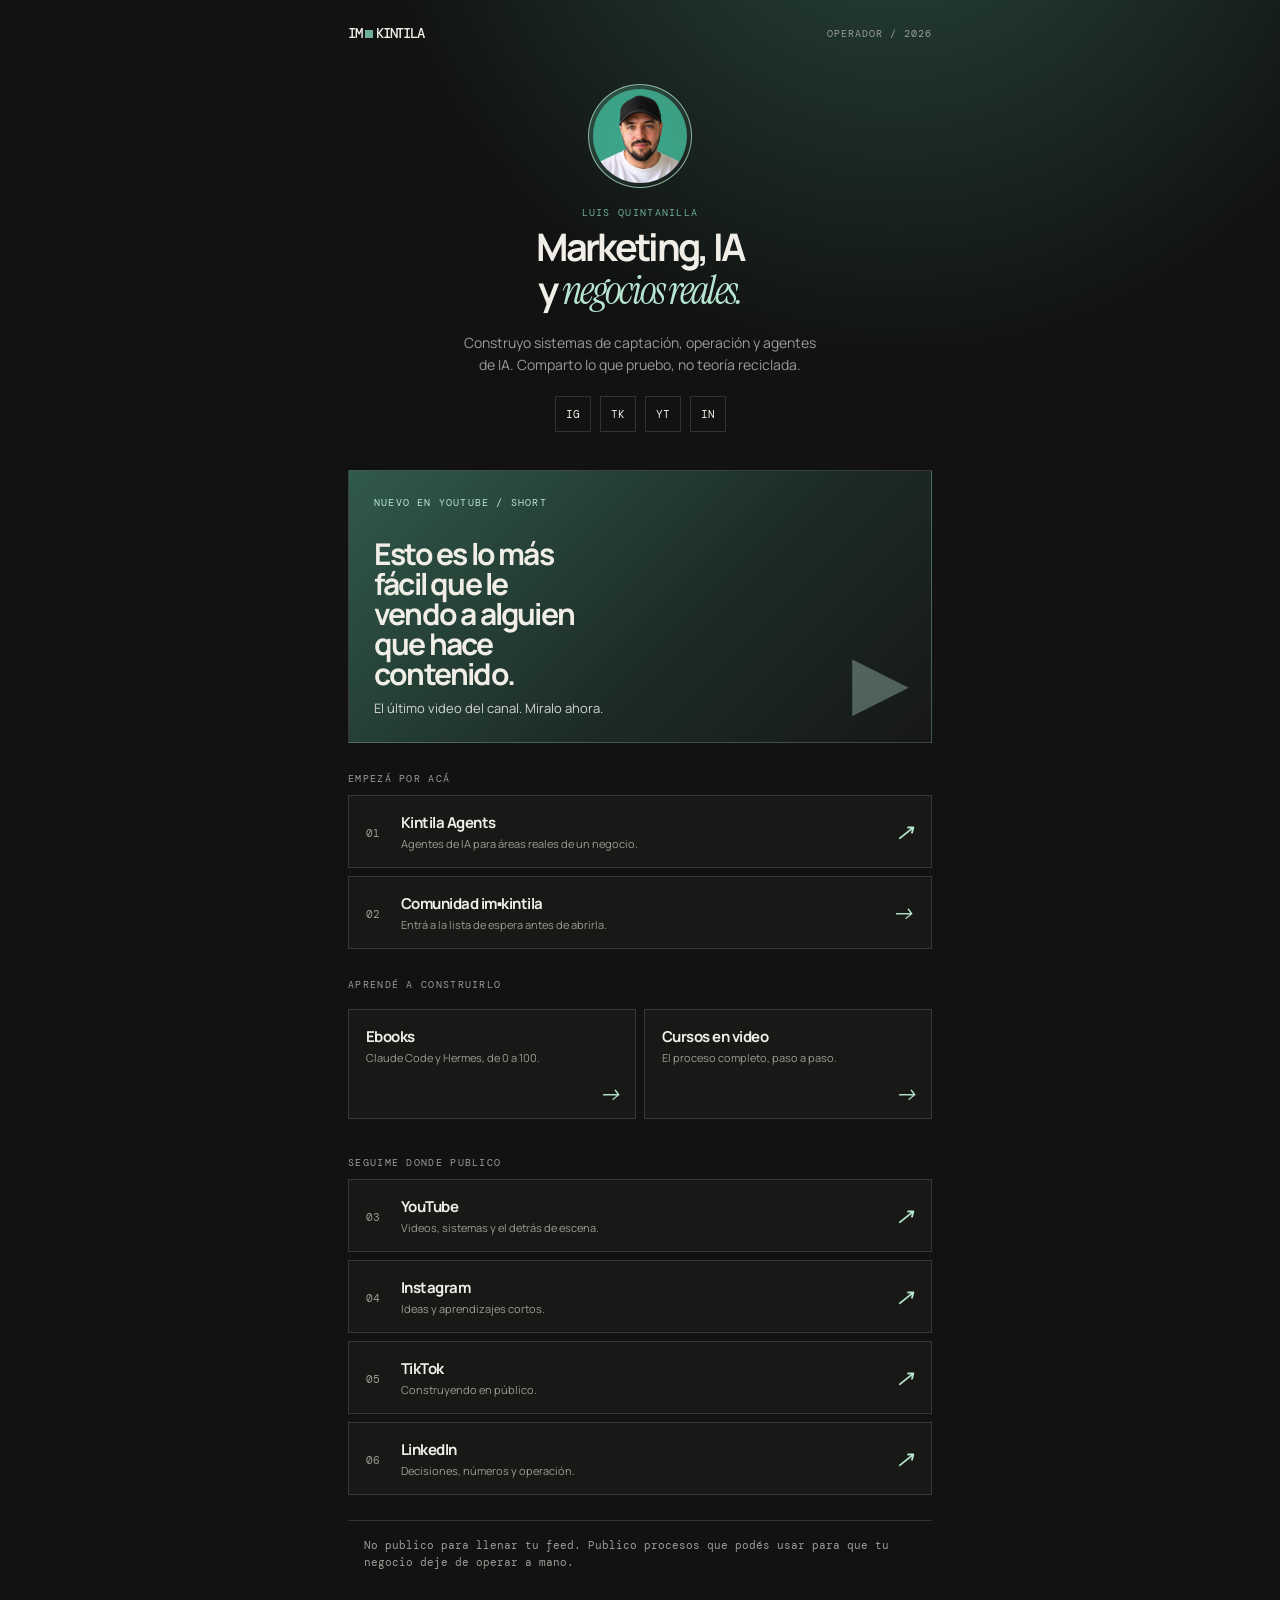
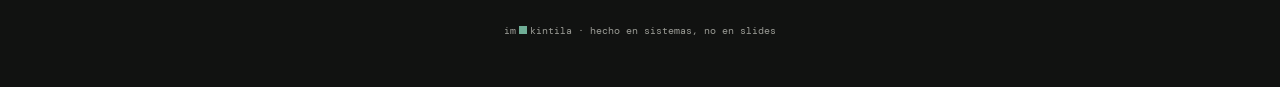
==== commit d0c99d85: "feat: agregar retrato al hub" ====
--- a/index.html
+++ b/index.html
@@ -1 +1 @@
-<!doctype html><html lang="es"><head><meta charset="utf-8"><meta name="viewport" content="width=device-width,initial-scale=1"><meta name="theme-color" content="#111211"><title>Luis Quintanilla — im▪kintila</title><meta name="description" content="Links, recursos y sistemas de Luis Quintanilla."><link rel="stylesheet" href="hub.css"></head><body><div class="shell"><header class="top"><a class="brand" href="/">im<span class="sq"></span>kintila</a><span>operador / 2026</span></header><section class="profile"><div class="avatar" aria-label="Luis Quintanilla"><div>LQ</div></div><div class="eyebrow">Luis Quintanilla</div><h1>Marketing, IA<br>y <em>negocios reales.</em></h1><p>Construyo sistemas de captación, operación y agentes de IA. Comparto lo que pruebo, no teoría reciclada.</p><nav class="socials" aria-label="Redes"><a href="https://www.instagram.com/im.kintila/" target="_blank" rel="noopener" aria-label="Instagram">IG</a><a href="https://www.tiktok.com/@im.kintila" target="_blank" rel="noopener" aria-label="TikTok">TK</a><a href="https://youtube.com/@luisfquintanilla" target="_blank" rel="noopener" aria-label="YouTube">YT</a><a href="https://www.linkedin.com/in/luisquintanilla-entrepreneur" target="_blank" rel="noopener" aria-label="LinkedIn">IN</a></nav></section><a class="feature" href="https://www.youtube.com/shorts/_SrA0L9k7Vo" target="_blank" rel="noopener"><div class="tag">Nuevo en YouTube / Short</div><h2>Esto es lo más fácil que le vendo a alguien que hace contenido.</h2><p>El último video del canal. Miralo ahora.</p></a><div class="section">Empezá por acá</div><a class="link" href="https://app.kintilaagents.com/" target="_blank" rel="noopener"><span class="num">01</span><main><b>Kintila Agents</b><span>Agentes de IA para áreas reales de un negocio.</span></main><i class="arr">↗</i></a><a class="link" href="comunidad.html"><span class="num">02</span><main><b>Comunidad im▪kintila</b><span>Entrá a la lista de espera antes de abrirla.</span></main><i class="arr">→</i></a><div class="section">Aprendé a construirlo</div><div class="two"><a class="link" href="ebooks.html"><main><b>Ebooks</b><span>Claude Code y Hermes, de 0 a 100.</span></main><i class="arr">→</i></a><a class="link" href="cursos.html"><main><b>Cursos en video</b><span>El proceso completo, paso a paso.</span></main><i class="arr">→</i></a></div><div class="section">Seguime donde publico</div><a class="link" href="https://youtube.com/@luisfquintanilla" target="_blank" rel="noopener"><span class="num">03</span><main><b>YouTube</b><span>Videos, sistemas y el detrás de escena.</span></main><i class="arr">↗</i></a><a class="link" href="https://www.instagram.com/im.kintila/" target="_blank" rel="noopener"><span class="num">04</span><main><b>Instagram</b><span>Ideas y aprendizajes cortos.</span></main><i class="arr">↗</i></a><a class="link" href="https://www.tiktok.com/@im.kintila" target="_blank" rel="noopener"><span class="num">05</span><main><b>TikTok</b><span>Construyendo en público.</span></main><i class="arr">↗</i></a><a class="link" href="https://www.linkedin.com/in/luisquintanilla-entrepreneur" target="_blank" rel="noopener"><span class="num">06</span><main><b>LinkedIn</b><span>Decisiones, números y operación.</span></main><i class="arr">↗</i></a><p class="note">No publico para llenar tu feed. Publico procesos que podés usar para que tu negocio deje de operar a mano.</p><footer>im<span class="sq"></span>kintila · hecho en sistemas, no en slides</footer></div></body></html>+<!doctype html><html lang="es"><head><meta charset="utf-8"><meta name="viewport" content="width=device-width,initial-scale=1"><meta name="theme-color" content="#111211"><title>Luis Quintanilla — im▪kintila</title><meta name="description" content="Links, recursos y sistemas de Luis Quintanilla."><link rel="stylesheet" href="hub.css"></head><body><div class="shell"><header class="top"><a class="brand" href="/">im<span class="sq"></span>kintila</a><span>operador / 2026</span></header><section class="profile"><div class="avatar"><img src="luis-quintanilla.jpg" alt="Luis Quintanilla"></div><div class="eyebrow">Luis Quintanilla</div><h1>Marketing, IA<br>y <em>negocios reales.</em></h1><p>Construyo sistemas de captación, operación y agentes de IA. Comparto lo que pruebo, no teoría reciclada.</p><nav class="socials" aria-label="Redes"><a href="https://www.instagram.com/im.kintila/" target="_blank" rel="noopener" aria-label="Instagram">IG</a><a href="https://www.tiktok.com/@im.kintila" target="_blank" rel="noopener" aria-label="TikTok">TK</a><a href="https://youtube.com/@luisfquintanilla" target="_blank" rel="noopener" aria-label="YouTube">YT</a><a href="https://www.linkedin.com/in/luisquintanilla-entrepreneur" target="_blank" rel="noopener" aria-label="LinkedIn">IN</a></nav></section><a class="feature" href="https://www.youtube.com/shorts/_SrA0L9k7Vo" target="_blank" rel="noopener"><div class="tag">Nuevo en YouTube / Short</div><h2>Esto es lo más fácil que le vendo a alguien que hace contenido.</h2><p>El último video del canal. Miralo ahora.</p></a><div class="section">Empezá por acá</div><a class="link" href="https://app.kintilaagents.com/" target="_blank" rel="noopener"><span class="num">01</span><main><b>Kintila Agents</b><span>Agentes de IA para áreas reales de un negocio.</span></main><i class="arr">↗</i></a><a class="link" href="comunidad.html"><span class="num">02</span><main><b>Comunidad im▪kintila</b><span>Entrá a la lista de espera antes de abrirla.</span></main><i class="arr">→</i></a><div class="section">Aprendé a construirlo</div><div class="two"><a class="link" href="ebooks.html"><main><b>Ebooks</b><span>Claude Code y Hermes, de 0 a 100.</span></main><i class="arr">→</i></a><a class="link" href="cursos.html"><main><b>Cursos en video</b><span>El proceso completo, paso a paso.</span></main><i class="arr">→</i></a></div><div class="section">Seguime donde publico</div><a class="link" href="https://youtube.com/@luisfquintanilla" target="_blank" rel="noopener"><span class="num">03</span><main><b>YouTube</b><span>Videos, sistemas y el detrás de escena.</span></main><i class="arr">↗</i></a><a class="link" href="https://www.instagram.com/im.kintila/" target="_blank" rel="noopener"><span class="num">04</span><main><b>Instagram</b><span>Ideas y aprendizajes cortos.</span></main><i class="arr">↗</i></a><a class="link" href="https://www.tiktok.com/@im.kintila" target="_blank" rel="noopener"><span class="num">05</span><main><b>TikTok</b><span>Construyendo en público.</span></main><i class="arr">↗</i></a><a class="link" href="https://www.linkedin.com/in/luisquintanilla-entrepreneur" target="_blank" rel="noopener"><span class="num">06</span><main><b>LinkedIn</b><span>Decisiones, números y operación.</span></main><i class="arr">↗</i></a><p class="note">No publico para llenar tu feed. Publico procesos que podés usar para que tu negocio deje de operar a mano.</p><footer>im<span class="sq"></span>kintila · hecho en sistemas, no en slides</footer></div></body></html>
--- a/hub.css
+++ b/hub.css
@@ -1,2 +1,2 @@
 @import url('https://fonts.googleapis.com/css2?family=DM+Mono:wght@400;500&family=Instrument+Serif:ital@0;1&family=Manrope:wght@400;500;600;700;800&display=swap');
-:root{--bg:#111211;--paper:#f0eee6;--green:#6fae96;--lime:#b7e5d1;--muted:#9b9c96;--line:rgba(240,238,230,.14);--card:#1a1b19}*{box-sizing:border-box}html{background:var(--bg)}body{margin:0;background:radial-gradient(circle at 70% -10%,#28483e 0,transparent 26%),var(--bg);color:var(--paper);font-family:Manrope,Arial,sans-serif;-webkit-font-smoothing:antialiased}.shell{width:min(100%,620px);margin:auto;padding:24px 18px 50px}.top{display:flex;justify-content:space-between;align-items:center;color:var(--muted);font:10px 'DM Mono',monospace;letter-spacing:.1em;text-transform:uppercase}.brand{color:var(--paper);font:500 14px 'DM Mono',monospace;letter-spacing:-.08em}.sq{display:inline-block;width:8px;height:8px;background:var(--green);margin:0 3px}.profile{text-align:center;padding:42px 8px 28px}.avatar{width:92px;height:92px;margin:auto;border-radius:50%;border:1px solid rgba(183,229,209,.7);padding:4px;background:linear-gradient(145deg,#31594c,#171816)}.avatar div{height:100%;border-radius:50%;display:grid;place-items:center;background:#161715;color:var(--lime);font:700 28px 'Instrument Serif',serif}.eyebrow{font:10px 'DM Mono',monospace;letter-spacing:.13em;color:var(--green);text-transform:uppercase;margin:18px 0 10px}.profile h1{font-size:38px;line-height:.93;letter-spacing:-.07em;margin:0}.profile h1 em{font:400 italic 40px 'Instrument Serif',serif;color:var(--lime)}.profile p{font-size:14px;line-height:1.55;color:var(--muted);max-width:360px;margin:16px auto 0}.socials{display:flex;justify-content:center;gap:9px;margin-top:20px}.socials a{width:36px;height:36px;border:1px solid var(--line);display:grid;place-items:center;color:var(--paper);font:11px 'DM Mono',monospace;transition:.2s}.socials a:hover{background:var(--green);color:var(--bg);border-color:var(--green)}a{color:inherit;text-decoration:none}.feature,.link{display:block;border:1px solid var(--line);transition:transform .18s,border-color .18s,background .18s}.feature:hover,.link:hover{transform:translateY(-2px);border-color:var(--green)}.feature{background:linear-gradient(135deg,#31594c 0,#1c2b26 58%,#171816 100%);padding:25px;margin:10px 0 14px;min-height:198px;position:relative;overflow:hidden}.feature:after{content:'▶';position:absolute;right:22px;bottom:13px;color:rgba(183,229,209,.35);font-size:74px}.tag{font:10px 'DM Mono',monospace;letter-spacing:.12em;color:var(--lime);text-transform:uppercase}.feature h2{font-size:30px;line-height:1;letter-spacing:-.06em;max-width:10ch;margin:30px 0 10px;position:relative;z-index:1}.feature p{margin:0;color:#d4d5ce;font-size:13px;max-width:30ch;position:relative;z-index:1}.section{font:10px 'DM Mono',monospace;letter-spacing:.13em;color:var(--muted);margin:29px 0 10px;text-transform:uppercase}.link{background:rgba(26,27,25,.78);padding:16px 17px;margin:8px 0;display:flex;align-items:center;min-height:67px}.num{color:var(--green);font:11px 'DM Mono',monospace;width:35px}.link main{flex:1}.link b{display:block;font-size:15px;letter-spacing:-.035em}.link span{display:block;color:var(--muted);font-size:11px;margin-top:3px}.arr{font-size:23px;font-weight:400;color:var(--lime)}.two{display:grid;grid-template-columns:1fr 1fr;gap:8px}.two .link{min-height:110px;display:block;position:relative}.two .arr{position:absolute;right:14px;bottom:9px}.note{margin:25px 0 0;padding:16px;border-top:1px solid var(--line);font:11px/1.55 'DM Mono',monospace;color:var(--muted)}footer{text-align:center;color:var(--muted);font:10px 'DM Mono',monospace;margin-top:37px}.back{display:inline-flex;gap:8px;align-items:center;font:11px 'DM Mono',monospace;color:var(--green);margin:12px 0 20px}.page-title{font-size:clamp(40px,11vw,63px);line-height:.89;letter-spacing:-.075em;margin:10px 0 15px}.intro{font-size:15px;line-height:1.55;color:var(--muted);margin:0 0 30px}.product{border-top:1px solid var(--line);padding:23px 0}.product:last-of-type{border-bottom:1px solid var(--line)}.kind{font:10px 'DM Mono',monospace;color:var(--green);letter-spacing:.12em;text-transform:uppercase}.product h2{font-size:26px;line-height:1;letter-spacing:-.06em;margin:10px 0}.product p{color:var(--muted);font-size:13px;line-height:1.55;margin:0 0 17px}.wait{display:inline-flex;align-items:center;gap:8px;border:1px solid var(--line);padding:10px 13px;font-size:12px;color:var(--lime)}form{border:1px solid var(--line);background:var(--card);padding:22px;margin-top:28px}label{display:block;font-size:11px;color:var(--muted);margin:16px 0 6px}input,textarea,select{width:100%;background:#111211;border:1px solid var(--line);color:var(--paper);font:15px Manrope;padding:13px;border-radius:0}textarea{min-height:90px;resize:vertical}button{width:100%;margin-top:18px;background:var(--green);border:0;color:#102019;font:700 14px Manrope;padding:14px;cursor:pointer}button:hover{background:var(--lime)}.fine{font-size:11px;line-height:1.5;color:var(--muted);margin-top:14px}@media(max-width:390px){.two{grid-template-columns:1fr}.profile h1{font-size:34px}}+:root{--bg:#111211;--paper:#f0eee6;--green:#6fae96;--lime:#b7e5d1;--muted:#9b9c96;--line:rgba(240,238,230,.14);--card:#1a1b19}*{box-sizing:border-box}html{background:var(--bg)}body{margin:0;background:radial-gradient(circle at 70% -10%,#28483e 0,transparent 26%),var(--bg);color:var(--paper);font-family:Manrope,Arial,sans-serif;-webkit-font-smoothing:antialiased}.shell{width:min(100%,620px);margin:auto;padding:24px 18px 50px}.top{display:flex;justify-content:space-between;align-items:center;color:var(--muted);font:10px 'DM Mono',monospace;letter-spacing:.1em;text-transform:uppercase}.brand{color:var(--paper);font:500 14px 'DM Mono',monospace;letter-spacing:-.08em}.sq{display:inline-block;width:8px;height:8px;background:var(--green);margin:0 3px}.profile{text-align:center;padding:42px 8px 28px}.avatar{width:104px;height:104px;margin:auto;border-radius:50%;border:1px solid rgba(183,229,209,.7);padding:4px;background:linear-gradient(145deg,#31594c,#171816)}.avatar img{display:block;width:100%;height:100%;border-radius:50%;object-fit:cover;object-position:center 38%}.eyebrow{font:10px 'DM Mono',monospace;letter-spacing:.13em;color:var(--green);text-transform:uppercase;margin:18px 0 10px}.profile h1{font-size:38px;line-height:.93;letter-spacing:-.07em;margin:0}.profile h1 em{font:400 italic 40px 'Instrument Serif',serif;color:var(--lime)}.profile p{font-size:14px;line-height:1.55;color:var(--muted);max-width:360px;margin:16px auto 0}.socials{display:flex;justify-content:center;gap:9px;margin-top:20px}.socials a{width:36px;height:36px;border:1px solid var(--line);display:grid;place-items:center;color:var(--paper);font:11px 'DM Mono',monospace;transition:.2s}.socials a:hover{background:var(--green);color:var(--bg);border-color:var(--green)}a{color:inherit;text-decoration:none}.feature,.link{display:block;border:1px solid var(--line);transition:transform .18s,border-color .18s,background .18s}.feature:hover,.link:hover{transform:translateY(-2px);border-color:var(--green)}.feature{background:linear-gradient(135deg,#31594c 0,#1c2b26 58%,#171816 100%);padding:25px;margin:10px 0 14px;min-height:198px;position:relative;overflow:hidden}.feature:after{content:'▶';position:absolute;right:22px;bottom:13px;color:rgba(183,229,209,.35);font-size:74px}.tag{font:10px 'DM Mono',monospace;letter-spacing:.12em;color:var(--lime);text-transform:uppercase}.feature h2{font-size:30px;line-height:1;letter-spacing:-.06em;max-width:10ch;margin:30px 0 10px;position:relative;z-index:1}.feature p{margin:0;color:#d4d5ce;font-size:13px;max-width:30ch;position:relative;z-index:1}.section{font:10px 'DM Mono',monospace;letter-spacing:.13em;color:var(--muted);margin:29px 0 10px;text-transform:uppercase}.link{background:rgba(26,27,25,.78);padding:16px 17px;margin:8px 0;display:flex;align-items:center;min-height:67px}.num{color:var(--green);font:11px 'DM Mono',monospace;width:35px}.link main{flex:1}.link b{display:block;font-size:15px;letter-spacing:-.035em}.link span{display:block;color:var(--muted);font-size:11px;margin-top:3px}.arr{font-size:23px;font-weight:400;color:var(--lime)}.two{display:grid;grid-template-columns:1fr 1fr;gap:8px}.two .link{min-height:110px;display:block;position:relative}.two .arr{position:absolute;right:14px;bottom:9px}.note{margin:25px 0 0;padding:16px;border-top:1px solid var(--line);font:11px/1.55 'DM Mono',monospace;color:var(--muted)}footer{text-align:center;color:var(--muted);font:10px 'DM Mono',monospace;margin-top:37px}.back{display:inline-flex;gap:8px;align-items:center;font:11px 'DM Mono',monospace;color:var(--green);margin:12px 0 20px}.page-title{font-size:clamp(40px,11vw,63px);line-height:.89;letter-spacing:-.075em;margin:10px 0 15px}.intro{font-size:15px;line-height:1.55;color:var(--muted);margin:0 0 30px}.product{border-top:1px solid var(--line);padding:23px 0}.product:last-of-type{border-bottom:1px solid var(--line)}.kind{font:10px 'DM Mono',monospace;color:var(--green);letter-spacing:.12em;text-transform:uppercase}.product h2{font-size:26px;line-height:1;letter-spacing:-.06em;margin:10px 0}.product p{color:var(--muted);font-size:13px;line-height:1.55;margin:0 0 17px}.wait{display:inline-flex;align-items:center;gap:8px;border:1px solid var(--line);padding:10px 13px;font-size:12px;color:var(--lime)}form{border:1px solid var(--line);background:var(--card);padding:22px;margin-top:28px}label{display:block;font-size:11px;color:var(--muted);margin:16px 0 6px}input,textarea,select{width:100%;background:#111211;border:1px solid var(--line);color:var(--paper);font:15px Manrope;padding:13px;border-radius:0}textarea{min-height:90px;resize:vertical}button{width:100%;margin-top:18px;background:var(--green);border:0;color:#102019;font:700 14px Manrope;padding:14px;cursor:pointer}button:hover{background:var(--lime)}.fine{font-size:11px;line-height:1.5;color:var(--muted);margin-top:14px}@media(max-width:390px){.two{grid-template-columns:1fr}.profile h1{font-size:34px}}
